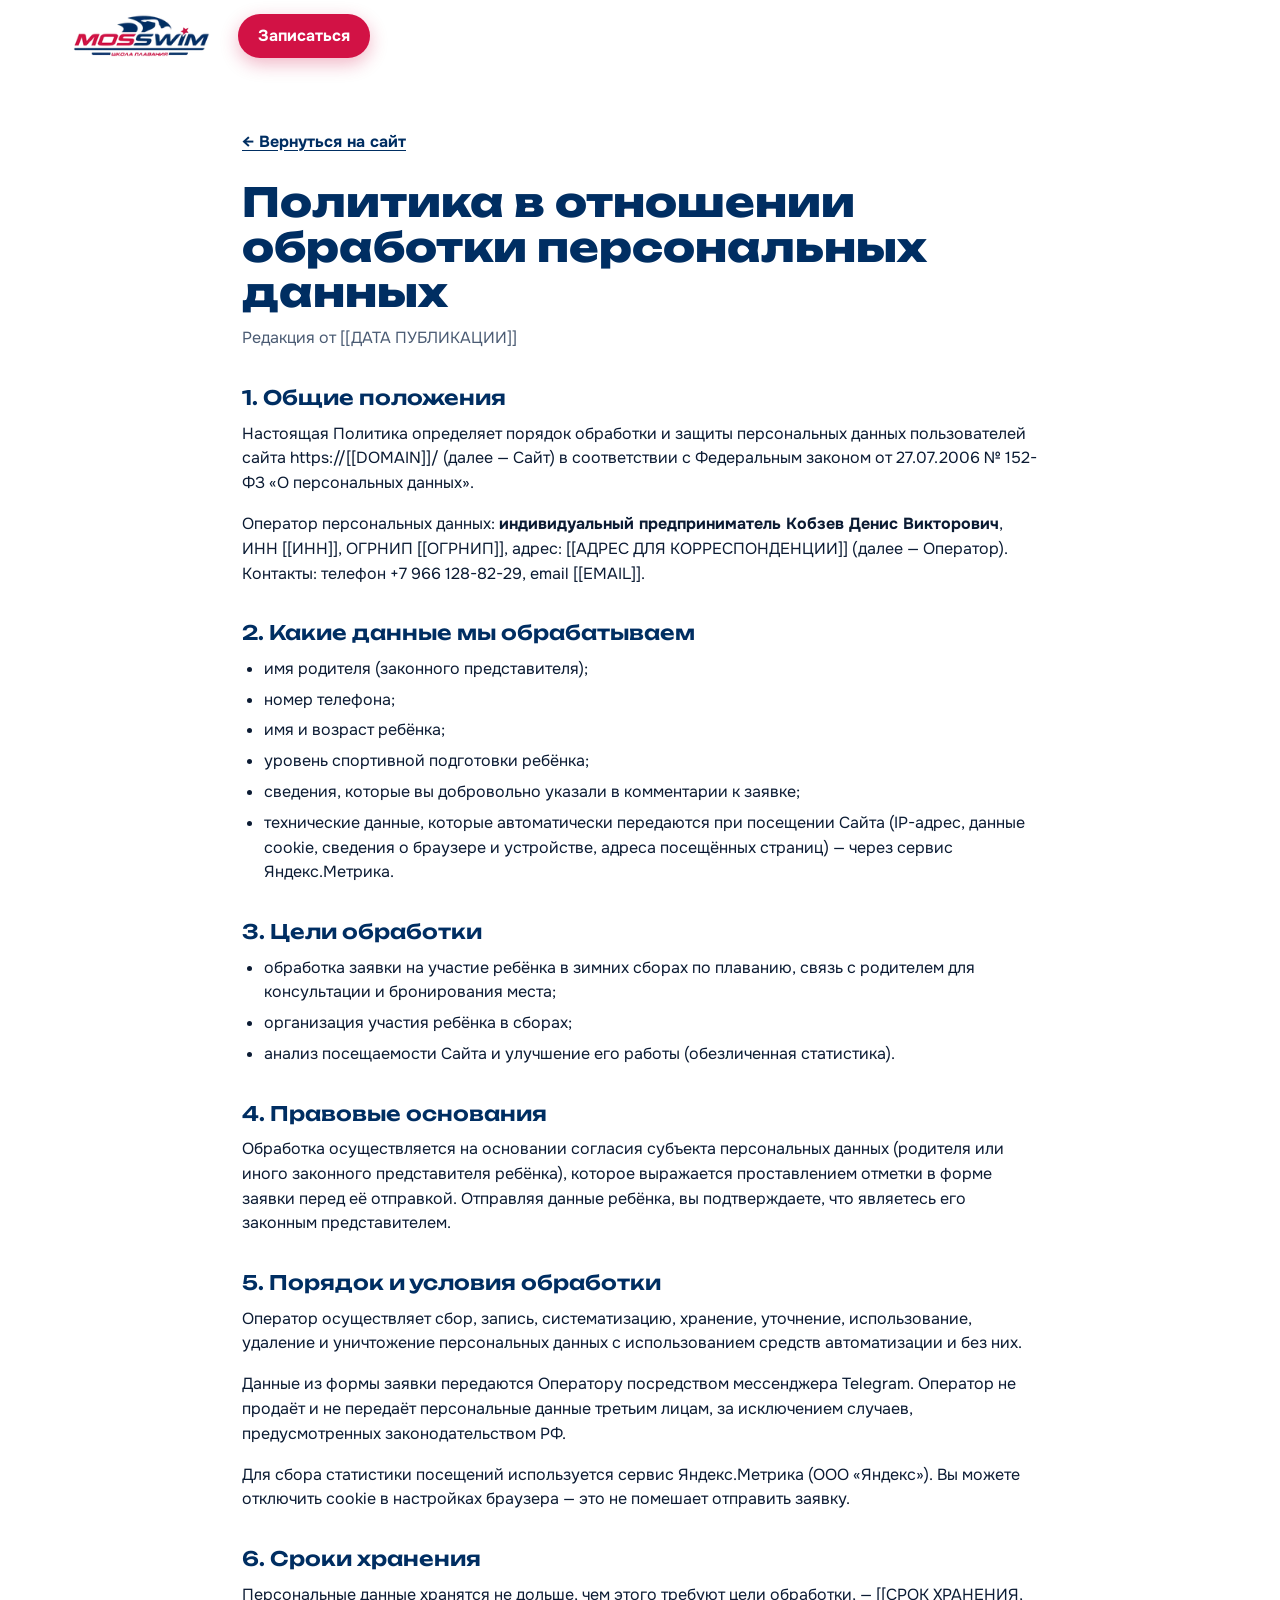
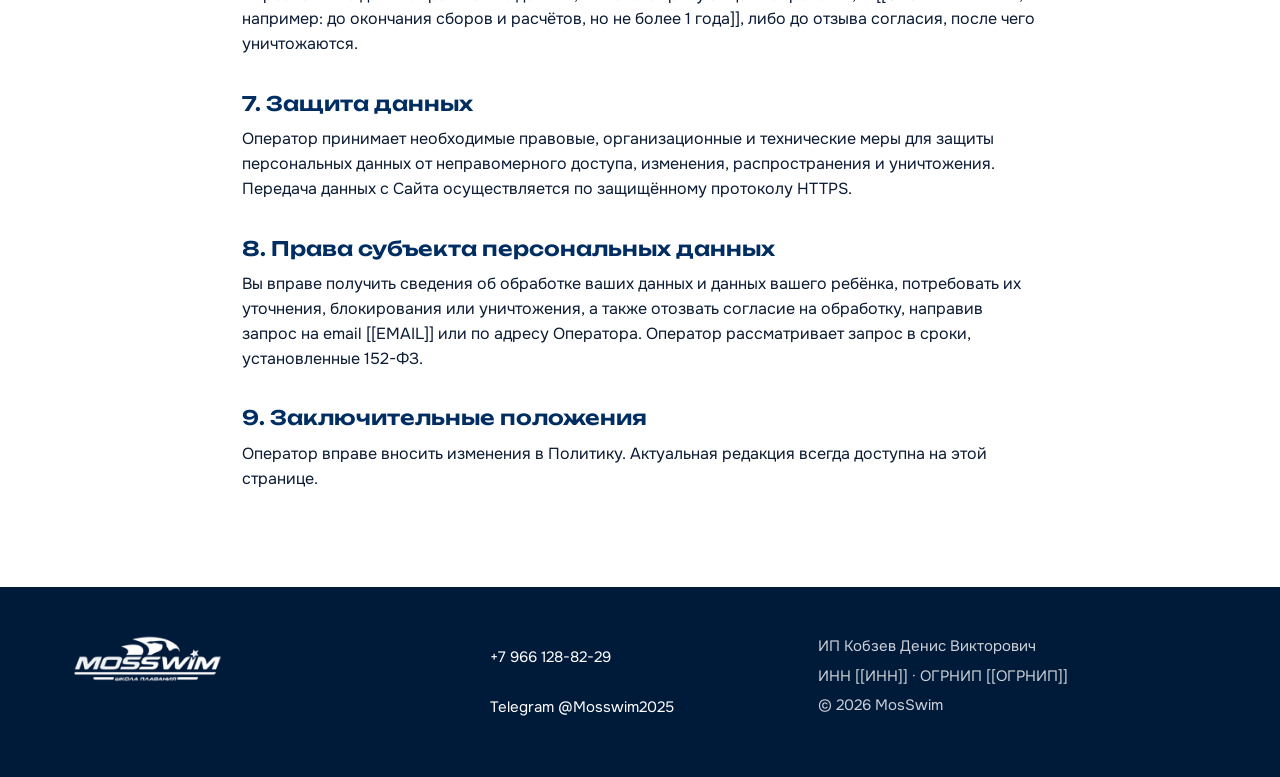
==== privacy.html @ cab77ded "Лендинг зимних сборов MosSwim 2-10 января 2027 Статический сайт: HTML + CSS + ванильный JS. - лендин" ====
<!doctype html>
<html lang="ru">
<head>
  <meta charset="utf-8">
  <meta name="viewport" content="width=device-width, initial-scale=1">
  <title>Политика конфиденциальности — MosSwim, зимние сборы</title>
  <meta name="description" content="Политика обработки персональных данных на сайте зимних сборов школы плавания MosSwim.">
  <meta name="robots" content="noindex, follow">
  <meta name="theme-color" content="#002E62">
  <link rel="icon" href="favicon.ico" sizes="any">
  <link rel="apple-touch-icon" href="assets/icons/apple-touch-icon.png">
  <link rel="preconnect" href="https://fonts.googleapis.com">
  <link rel="preconnect" href="https://fonts.gstatic.com" crossorigin>
  <link rel="stylesheet" href="https://fonts.googleapis.com/css2?family=Onest:wght@400;500;600;700&family=Unbounded:wght@600;800&display=swap">
  <link rel="stylesheet" href="css/style.css?v=6">
  <style>
    .legal { padding: 48px 0 80px; }
    .legal h1 { font-family: var(--font-display); font-weight: 800; font-size: clamp(26px, 6vw, 40px); color: var(--navy); margin-bottom: 12px; }
    .legal h2 { font-family: var(--font-display); font-weight: 600; font-size: 20px; color: var(--navy); margin: 36px 0 12px; }
    .legal p, .legal li { color: var(--ink); max-width: 75ch; }
    .legal ul { list-style: disc; padding-left: 22px; margin-bottom: 1em; display: grid; gap: 6px; }
    .legal .meta { color: var(--muted); }
    .legal .back { display: inline-flex; align-items: center; min-height: 44px; font-weight: 700; margin-bottom: 16px; }
    .footer { padding-bottom: 48px; }
  </style>
</head>
<body>
<header class="header">
  <div class="container header__inner">
    <a class="header__logo" href="index.html" aria-label="MosSwim — на главную">
      <picture>
        <source type="image/webp" srcset="assets/logo/logo-56.webp 1x, assets/logo/logo-112.webp 2x">
        <img src="assets/logo/logo-56.png" srcset="assets/logo/logo-112.png 2x" width="133" height="56" alt="MosSwim — школа плавания">
      </picture>
    </a>
    <a class="btn btn--primary" href="index.html#signup" style="min-height:44px;padding:10px 18px">Записаться</a>
  </div>
</header>

<main class="legal">
  <div class="container container--narrow">
    <a class="back" href="index.html">← Вернуться на сайт</a>
    <h1>Политика в отношении обработки персональных данных</h1>
    <p class="meta">Редакция от [[ДАТА ПУБЛИКАЦИИ]]</p>

    <h2>1. Общие положения</h2>
    <p>Настоящая Политика определяет порядок обработки и защиты персональных данных пользователей сайта https://[[DOMAIN]]/ (далее — Сайт) в соответствии с Федеральным законом от 27.07.2006 № 152-ФЗ «О персональных данных».</p>
    <p>Оператор персональных данных: <b>индивидуальный предприниматель Кобзев Денис Викторович</b>, ИНН [[ИНН]], ОГРНИП [[ОГРНИП]], адрес: [[АДРЕС ДЛЯ КОРРЕСПОНДЕНЦИИ]] (далее — Оператор). Контакты: телефон +7 966 128-82-29, email [[EMAIL]].</p>

    <h2>2. Какие данные мы обрабатываем</h2>
    <ul>
      <li>имя родителя (законного представителя);</li>
      <li>номер телефона;</li>
      <li>имя и возраст ребёнка;</li>
      <li>уровень спортивной подготовки ребёнка;</li>
      <li>сведения, которые вы добровольно указали в комментарии к заявке;</li>
      <li>технические данные, которые автоматически передаются при посещении Сайта (IP-адрес, данные cookie, сведения о браузере и устройстве, адреса посещённых страниц) — через сервис Яндекс.Метрика.</li>
    </ul>

    <h2>3. Цели обработки</h2>
    <ul>
      <li>обработка заявки на участие ребёнка в зимних сборах по плаванию, связь с родителем для консультации и бронирования места;</li>
      <li>организация участия ребёнка в сборах;</li>
      <li>анализ посещаемости Сайта и улучшение его работы (обезличенная статистика).</li>
    </ul>

    <h2>4. Правовые основания</h2>
    <p>Обработка осуществляется на основании согласия субъекта персональных данных (родителя или иного законного представителя ребёнка), которое выражается проставлением отметки в форме заявки перед её отправкой. Отправляя данные ребёнка, вы подтверждаете, что являетесь его законным представителем.</p>

    <h2>5. Порядок и условия обработки</h2>
    <p>Оператор осуществляет сбор, запись, систематизацию, хранение, уточнение, использование, удаление и уничтожение персональных данных с использованием средств автоматизации и без них.</p>
    <p>Данные из формы заявки передаются Оператору посредством мессенджера Telegram. Оператор не продаёт и не передаёт персональные данные третьим лицам, за исключением случаев, предусмотренных законодательством РФ.</p>
    <p>Для сбора статистики посещений используется сервис Яндекс.Метрика (ООО «Яндекс»). Вы можете отключить cookie в настройках браузера — это не помешает отправить заявку.</p>

    <h2>6. Сроки хранения</h2>
    <p>Персональные данные хранятся не дольше, чем этого требуют цели обработки, — [[СРОК ХРАНЕНИЯ, например: до окончания сборов и расчётов, но не более 1 года]], либо до отзыва согласия, после чего уничтожаются.</p>

    <h2>7. Защита данных</h2>
    <p>Оператор принимает необходимые правовые, организационные и технические меры для защиты персональных данных от неправомерного доступа, изменения, распространения и уничтожения. Передача данных с Сайта осуществляется по защищённому протоколу HTTPS.</p>

    <h2>8. Права субъекта персональных данных</h2>
    <p>Вы вправе получить сведения об обработке ваших данных и данных вашего ребёнка, потребовать их уточнения, блокирования или уничтожения, а также отозвать согласие на обработку, направив запрос на email [[EMAIL]] или по адресу Оператора. Оператор рассматривает запрос в сроки, установленные 152-ФЗ.</p>

    <h2>9. Заключительные положения</h2>
    <p>Оператор вправе вносить изменения в Политику. Актуальная редакция всегда доступна на этой странице.</p>
  </div>
</main>

<footer class="footer">
  <div class="container footer__inner">
    <div class="footer__brand">
      <picture>
        <source type="image/webp" srcset="assets/logo/logo-white-56.webp 1x, assets/logo/logo-white-112.webp 2x">
        <img src="assets/logo/logo-white-56.png" srcset="assets/logo/logo-white-112.png 2x" width="133" height="56" alt="MosSwim — школа плавания">
      </picture>
    </div>
    <div class="footer__col">
      <a href="tel:+79661288229">+7 966 128-82-29</a>
      <a href="https://t.me/Mosswim2025" target="_blank" rel="noopener">Telegram @Mosswim2025</a>
    </div>
    <div class="footer__col footer__legal">
      <span>ИП Кобзев Денис Викторович</span>
      <span>ИНН [[ИНН]] · ОГРНИП [[ОГРНИП]]</span>
      <span>© 2026 MosSwim</span>
    </div>
  </div>
</footer>
</body>
</html>
---- css/style.css ----
/* =========================================================
   MosSwim — зимние сборы. Mobile-first: 378 → 768 → 1024+
   Цвета и шрифты меняются в :root
   ========================================================= */
:root {
  --navy: #002E62;
  --navy-900: #001A3A;
  --navy-700: #0B3F7C;
  --red: #D21245;
  --red-700: #A80E37;
  --ice: #EEF4FA;
  --ice-2: #DCE7F3;
  --ink: #0B1B33;
  --muted: #4A5B73;
  --line: #D5DFEA;
  --white: #fff;

  --c-swim: #1E88E5;
  --c-ski: #6BC4E8;
  --c-flex: #F2A93B;
  --c-meal: #3DBE8B;
  --c-rest: #8FA3BD;

  --font: "Onest", system-ui, -apple-system, "Segoe UI", Roboto, Arial, sans-serif;
  --font-display: "Unbounded", "Onest", system-ui, sans-serif;

  --radius: 16px;
  --radius-sm: 10px;
  --header-h: 64px;
  --gutter: 16px;
  --shadow: 0 10px 30px rgba(0, 30, 70, .10);
  --ease: cubic-bezier(.2, .7, .2, 1);
}

*, *::before, *::after { box-sizing: border-box; }
html { scroll-behavior: smooth; scroll-padding-top: calc(var(--header-h) + 8px); -webkit-text-size-adjust: 100%; }
body {
  margin: 0;
  font-family: var(--font);
  font-size: 16px;
  line-height: 1.55;
  color: var(--ink);
  background: var(--white);
  overflow-x: hidden;
}
img { max-width: 100%; height: auto; display: block; }
picture { display: block; }
a { color: var(--navy); text-underline-offset: 3px; }
a:hover { color: var(--red); }
h1, h2, h3 { margin: 0; line-height: 1.12; }
p { margin: 0 0 1em; }
ul, ol { margin: 0; padding: 0; list-style: none; }
button { font: inherit; cursor: pointer; }

:focus-visible { outline: 3px solid var(--red); outline-offset: 3px; border-radius: 4px; }
.section--navy :focus-visible, .hero :focus-visible, .footer :focus-visible { outline-color: #fff; }

.skip-link {
  position: absolute; left: 8px; top: -60px; z-index: 200;
  padding: 12px 16px; background: var(--navy); color: #fff; border-radius: 8px;
}
.skip-link:focus { top: 8px; color: #fff; }

.container { width: 100%; max-width: 1200px; margin: 0 auto; padding: 0 var(--gutter); }
.container--narrow { max-width: 860px; }

/* ---------- Кнопки ---------- */
.btn {
  display: inline-flex; align-items: center; justify-content: center; gap: 8px;
  min-height: 48px; padding: 12px 22px;
  border: 2px solid transparent; border-radius: 999px;
  font-weight: 700; font-size: 16px; line-height: 1.2; text-decoration: none; text-align: center;
  transition: background-color .2s, color .2s, border-color .2s, transform .2s var(--ease), box-shadow .2s;
}
.btn--lg { min-height: 56px; padding: 14px 28px; font-size: 17px; }
.btn--block { width: 100%; }
.btn--primary { background: var(--red); color: #fff; box-shadow: 0 6px 18px rgba(210, 18, 69, .30); }
.btn--primary:hover { background: var(--red-700); color: #fff; transform: translateY(-2px); }
.btn--ghost { background: rgba(255, 255, 255, .12); color: #fff; border-color: rgba(255, 255, 255, .7); backdrop-filter: blur(4px); }
.btn--ghost:hover { background: #fff; color: var(--navy); }
.btn--outline { background: transparent; color: var(--navy); border-color: var(--navy); }
.btn--outline:hover { background: var(--navy); color: #fff; }

/* ---------- Шапка ---------- */
.header {
  position: sticky; top: 0; z-index: 100;
  height: var(--header-h);
  background: rgba(255, 255, 255, .96);
  backdrop-filter: saturate(1.4) blur(10px);
  border-bottom: 1px solid transparent;
  transition: border-color .2s, box-shadow .2s;
}
.header.is-scrolled { border-bottom-color: var(--line); box-shadow: 0 4px 20px rgba(0, 30, 70, .06); }
.header__inner { height: 100%; display: flex; align-items: center; gap: 12px; }
.header__logo { display: flex; align-items: center; min-height: 44px; margin-right: auto; }
.header__logo img { width: auto; height: 40px; }
.header__phone { display: none; font-weight: 700; text-decoration: none; white-space: nowrap; }
.header__cta { display: none; min-height: 44px; padding: 10px 18px; }

.burger {
  width: 48px; height: 48px; margin-right: -8px;
  display: inline-flex; flex-direction: column; align-items: center; justify-content: center; gap: 5px;
  background: none; border: 0; border-radius: 10px;
}
.burger span { width: 24px; height: 2.5px; background: var(--navy); border-radius: 2px; transition: transform .25s var(--ease), opacity .2s; }
.burger[aria-expanded="true"] span:nth-child(1) { transform: translateY(7.5px) rotate(45deg); }
.burger[aria-expanded="true"] span:nth-child(2) { opacity: 0; }
.burger[aria-expanded="true"] span:nth-child(3) { transform: translateY(-7.5px) rotate(-45deg); }

.nav {
  position: fixed; inset: var(--header-h) 0 0 0;
  background: #fff; padding: 16px var(--gutter) 32px;
  overflow-y: auto;
  visibility: hidden; opacity: 0; transform: translateY(-8px);
  transition: opacity .2s, transform .25s var(--ease), visibility 0s .25s;
}
.nav.is-open { visibility: visible; opacity: 1; transform: none; transition: opacity .2s, transform .25s var(--ease); }
.nav__list a {
  display: flex; align-items: center; min-height: 52px;
  font-family: var(--font-display); font-weight: 600; font-size: 20px;
  color: var(--navy); text-decoration: none; border-bottom: 1px solid var(--line);
}
.nav__list a:hover { color: var(--red); }
.nav__mobile-extra { display: grid; gap: 12px; margin-top: 24px; }
.nav__phone { display: flex; align-items: center; min-height: 48px; font-weight: 700; font-size: 20px; text-decoration: none; }
body.nav-open { overflow: hidden; }

/* ---------- Hero ---------- */
.hero {
  position: relative; isolation: isolate;
  min-height: min(calc(100svh - var(--header-h)), 820px);
  display: flex; align-items: flex-end;
  color: #fff; overflow: hidden;
  background: var(--navy);
}
.hero__bg, .hero__bg img { position: absolute; inset: 0; width: 100%; height: 100%; }
.hero__bg { z-index: -2; }
.hero__bg img { object-fit: cover; object-position: center 55%; }
.hero::before {
  content: ""; position: absolute; inset: 0; z-index: -1;
  background:
    linear-gradient(180deg, rgba(0, 26, 58, .35) 0%, rgba(0, 26, 58, .55) 35%, rgba(0, 26, 58, .92) 75%, var(--navy-900) 100%);
}
.hero__inner { padding-top: 48px; padding-bottom: 40px; }
.hero__eyebrow {
  display: inline-block; margin-bottom: 16px; padding: 6px 12px;
  font-size: 13px; font-weight: 600; letter-spacing: .04em; text-transform: uppercase;
  background: rgba(255, 255, 255, .14); border-radius: 999px;
}
.hero__title {
  font-family: var(--font-display); font-weight: 800;
  font-size: clamp(30px, 8.6vw, 84px); letter-spacing: -.01em; text-transform: uppercase;
}
.hero__dates {
  margin: 14px 0 20px;
  font-family: var(--font-display); font-weight: 600; font-size: clamp(20px, 5.5vw, 34px);
}
.hero__dates span {
  display: inline-block; padding: 2px 12px; margin-right: 6px;
  background: var(--red); border-radius: 8px; transform: skewX(-10deg);
}
.hero__meta { display: grid; gap: 4px; margin-bottom: 24px; font-size: 15px; color: rgba(255, 255, 255, .9); }
.hero__meta strong { color: #fff; }
.hero__facts { display: grid; gap: 8px; margin-bottom: 24px; }
.hero__facts li {
  display: flex; align-items: center; gap: 12px;
  padding: 8px 14px; border-left: 3px solid var(--red);
  background: rgba(255, 255, 255, .08); border-radius: 0 10px 10px 0;
}
.hero__facts b { font-family: var(--font-display); font-size: 22px; min-width: 64px; white-space: nowrap; }
.hero__facts span { font-size: 15px; line-height: 1.35; }
.hero__actions { display: grid; gap: 12px; }

/* ---------- Секции ---------- */
.section { padding: 64px 0; }
.section--ice { background: var(--ice); }
.section--navy { background: var(--navy); color: #fff; }
.section--navy .section__title { color: #fff; }
.section--navy .lead { color: rgba(255, 255, 255, .85); }
.kicker {
  display: inline-flex; align-items: center; gap: 10px; margin-bottom: 12px;
  font-size: 13px; font-weight: 700; letter-spacing: .08em; text-transform: uppercase; color: var(--red);
}
.kicker::before { content: ""; width: 28px; height: 4px; border-radius: 2px; background: repeating-linear-gradient(90deg, var(--red) 0 6px, #fff 6px 9px); }
.section--ice .kicker::before { background: repeating-linear-gradient(90deg, var(--red) 0 6px, var(--ice) 6px 9px); }
.kicker--light { color: #FF7A9A; }
.kicker--light::before { background: repeating-linear-gradient(90deg, var(--red) 0 6px, var(--navy) 6px 9px); }
.section__title {
  font-family: var(--font-display); font-weight: 800;
  font-size: clamp(26px, 6.4vw, 46px); color: var(--navy);
  margin-bottom: 20px; max-width: 22ch;
}
.lead { font-size: 18px; color: var(--muted); max-width: 62ch; margin-bottom: 32px; }
.note { margin-top: 20px; font-size: 14px; color: var(--muted); max-width: 70ch; }

.checklist { display: grid; gap: 10px; }
.checklist li { position: relative; padding-left: 30px; }
.checklist li::before {
  content: ""; position: absolute; left: 0; top: .2em; width: 20px; height: 20px; border-radius: 50%;
  background: var(--red) url("data:image/svg+xml,%3Csvg xmlns='http://www.w3.org/2000/svg' viewBox='0 0 20 20'%3E%3Cpath d='M5.5 10.5l3 3 6-6.5' fill='none' stroke='%23fff' stroke-width='2.2' stroke-linecap='round' stroke-linejoin='round'/%3E%3C/svg%3E") center/100% no-repeat;
}

/* ---------- Кому подойдут ---------- */
.audience { display: grid; gap: 16px; }
.audience__card { padding: 28px 22px; border: 1px solid var(--line); border-radius: var(--radius); background: #fff; }
.audience__card h3 { font-family: var(--font-display); font-weight: 600; font-size: 21px; color: var(--navy); margin: 14px 0 18px; }
.audience__card--dark { background: var(--navy); color: #fff; border-color: var(--navy); }
.audience__card--dark h3 { color: #fff; }
.audience__tag {
  display: inline-block; padding: 5px 12px; border-radius: 999px;
  font-size: 13px; font-weight: 700; background: var(--ice); color: var(--navy);
}
.audience__card--dark .audience__tag { background: var(--red); color: #fff; }

/* ---------- О сборах ---------- */
.stats { display: grid; grid-template-columns: repeat(2, 1fr); gap: 12px; margin-bottom: 32px; }
.stats__item { padding: 20px 16px; background: #fff; border-radius: var(--radius); box-shadow: var(--shadow); }
.stats__item b { display: block; font-family: var(--font-display); font-weight: 800; font-size: 44px; line-height: 1; color: var(--red); }
.stats__item span { display: block; margin-top: 8px; font-weight: 600; color: var(--navy); line-height: 1.3; }
.included { display: grid; gap: 16px; }
.included__col { padding: 26px 22px; border-radius: var(--radius); background: #fff; }
.included__col h3 { font-family: var(--font-display); font-weight: 600; font-size: 19px; margin-bottom: 16px; color: var(--navy); }
.included__col ul { display: grid; gap: 12px; }
.included__col li { position: relative; padding-left: 30px; }
.included__col li::before { position: absolute; left: 0; top: 0; font-weight: 800; font-size: 18px; line-height: 1.3; }
.included__col--yes { border-top: 5px solid var(--c-meal); }
.included__col--yes li::before { content: "✓"; color: #1F9E6C; }
.included__col--no { border-top: 5px solid var(--c-rest); }
.included__col--no li::before { content: "—"; color: var(--muted); }

/* ---------- Тренеры ---------- */
.coaches { display: grid; gap: 20px; }
.coach { display: flex; flex-direction: column; background: #fff; border: 1px solid var(--line); border-radius: var(--radius); overflow: hidden; }
.coach__photo { aspect-ratio: 3 / 4; background: var(--ice); overflow: hidden; }
.coach__photo img { width: 100%; height: 100%; object-fit: cover; object-position: center 25%; transition: transform .6s var(--ease); }
.coach:hover .coach__photo img { transform: scale(1.03); }
.coach__body { padding: 22px; }
.coach__role { display: inline-block; font-size: 13px; font-weight: 700; letter-spacing: .04em; text-transform: uppercase; color: var(--red); margin-bottom: 8px; }
.coach__name { font-family: var(--font-display); font-weight: 600; font-size: 21px; color: var(--navy); margin-bottom: 8px; }
.coach__title { font-weight: 700; color: var(--navy); }
.coach__list { display: grid; gap: 8px; font-size: 15px; color: var(--muted); }
.coach__list li { position: relative; padding-left: 18px; }
.coach__list li::before { content: ""; position: absolute; left: 0; top: .6em; width: 8px; height: 3px; border-radius: 2px; background: var(--red); }
.coach--lead { background: var(--navy); border-color: var(--navy); color: #fff; }
.coach--lead .coach__name, .coach--lead .coach__title { color: #fff; }
.coach--lead .coach__role { color: #FF7A9A; }
.coach--lead .coach__list { color: rgba(255, 255, 255, .85); }

/* ---------- Программа ---------- */
.days__tabs {
  display: flex; gap: 8px; overflow-x: auto; scroll-snap-type: x proximity; scroll-padding-inline: var(--gutter);
  margin: 0 calc(-1 * var(--gutter)) 20px; padding: 4px var(--gutter) 12px;
  scrollbar-width: thin; scrollbar-color: rgba(255,255,255,.3) transparent;
}
.days__tabs button {
  flex: 0 0 auto; scroll-snap-align: start;
  min-width: 104px; min-height: 64px; padding: 10px 14px;
  display: flex; flex-direction: column; align-items: flex-start; gap: 2px;
  color: #fff; background: rgba(255, 255, 255, .08);
  border: 1px solid rgba(255, 255, 255, .2); border-radius: 12px; text-align: left;
  transition: background-color .2s, border-color .2s;
}
.days__tabs button b { font-family: var(--font-display); font-weight: 600; font-size: 16px; }
.days__tabs button small { font-size: 12.5px; color: rgba(255, 255, 255, .75); white-space: nowrap; }
.days__tabs button:hover { background: rgba(255, 255, 255, .16); }
.days__tabs button[aria-selected="true"] { background: var(--red); border-color: var(--red); }
.days__tabs button[aria-selected="true"] small { color: #fff; }

.day { background: #fff; color: var(--ink); border-radius: var(--radius); padding: 24px 18px; margin-bottom: 16px; }
.js .day { margin-bottom: 0; }
.js .day[hidden] { display: none; }
.day__title { font-family: var(--font-display); font-weight: 600; font-size: 20px; color: var(--navy); margin-bottom: 20px; display: flex; flex-wrap: wrap; align-items: center; gap: 10px; }
.day__badge { font-family: var(--font); font-size: 13px; font-weight: 700; padding: 5px 12px; border-radius: 999px; background: var(--ice); color: var(--navy); }

.timeline { position: relative; display: grid; gap: 2px; }
.timeline::before { content: ""; position: absolute; left: 7px; top: 12px; bottom: 12px; width: 2px; background: var(--line); }
.tl { position: relative; display: grid; grid-template-columns: 104px 1fr; gap: 12px; padding: 10px 0 10px 28px; }
.tl::before {
  content: ""; position: absolute; left: 0; top: 14px; width: 16px; height: 16px; border-radius: 50%;
  background: #fff; border: 3px solid var(--navy);
}
.tl time { font-weight: 700; color: var(--navy); font-variant-numeric: tabular-nums; }
.tl span { font-weight: 600; }
.tl em { display: block; font-style: normal; font-weight: 400; font-size: 15px; color: var(--muted); }
.tl--swim::before { border-color: var(--c-swim); background: var(--c-swim); }
.tl--ski::before { border-color: var(--c-ski); background: var(--c-ski); }
.tl--flex::before { border-color: var(--c-flex); background: var(--c-flex); }
.tl--meal::before { border-color: var(--c-meal); }
.tl--rest::before { border-color: var(--c-rest); }
.tl--swim { background: linear-gradient(90deg, rgba(30, 136, 229, .10), transparent 80%); border-radius: 10px; }

.legend { display: flex; flex-wrap: wrap; gap: 8px 18px; margin-top: 18px; font-size: 14px; color: rgba(255, 255, 255, .85); }
.legend li { display: inline-flex; align-items: center; gap: 8px; }
.legend li::before { content: ""; width: 12px; height: 12px; border-radius: 50%; }
.legend__swim::before { background: var(--c-swim); }
.legend__ski::before { background: var(--c-ski); }
.legend__flex::before { background: var(--c-flex); }
.legend__meal::before { border: 3px solid var(--c-meal); }
.legend__rest::before { border: 3px solid var(--c-rest); }

/* ---------- Место: факты + галереи ---------- */
.place-facts { display: grid; gap: 12px; margin-bottom: 24px; }
.place-fact { padding: 16px 18px; border-radius: var(--radius-sm); background: var(--ice); border-left: 4px solid var(--navy); }
.section--ice .place-fact { background: #fff; }
.place-fact span { display: block; font-size: 13px; font-weight: 600; text-transform: uppercase; letter-spacing: .05em; color: var(--muted); }
.place-fact b { color: var(--navy); }

.gallery { display: grid; gap: 8px; }
.gallery--hotel { grid-template-columns: repeat(2, 1fr); }
.gallery--pool { grid-template-columns: repeat(2, 1fr); }
.gallery a { position: relative; display: block; overflow: hidden; border-radius: var(--radius-sm); background: var(--ice-2); }
.gallery img { width: 100%; height: 100%; object-fit: cover; transition: transform .5s var(--ease); }
.gallery--hotel img { aspect-ratio: 3 / 2; }
.gallery--pool img { aspect-ratio: 3 / 4; }
.gallery a:hover img { transform: scale(1.05); }
.gallery a::after {
  content: ""; position: absolute; inset: 0; border-radius: inherit;
  box-shadow: inset 0 0 0 0 var(--red); transition: box-shadow .2s;
}
.gallery a:hover::after { box-shadow: inset 0 0 0 3px var(--red); }
.gallery--hotel li:first-child { grid-column: 1 / -1; }
.js .gallery .is-extra { display: none; }
.js .gallery.is-expanded .is-extra { display: block; }
.gallery__more { margin-top: 16px; text-align: center; }
.no-js-hidden { display: none; }

/* ---------- Стоимость ---------- */
.price { display: grid; gap: 16px; }
.price__card {
  position: relative; overflow: hidden;
  padding: 30px 22px; border-radius: var(--radius);
  background: var(--navy); color: #fff;
}
.price__card::after {
  content: ""; position: absolute; right: -40px; top: -40px; width: 180px; height: 180px; border-radius: 50%;
  background: radial-gradient(circle, rgba(210, 18, 69, .45), transparent 70%);
}
.price__label { font-weight: 600; color: rgba(255, 255, 255, .8); margin-bottom: 6px; }
.price__value { font-family: var(--font-display); font-weight: 800; font-size: clamp(42px, 12vw, 64px); line-height: 1; margin-bottom: 8px; }
.price__per { color: rgba(255, 255, 255, .8); margin-bottom: 24px; }
.checklist--light { margin-bottom: 28px; }
.price__terms { margin: 0; display: grid; gap: 0; border: 1px solid var(--line); border-radius: var(--radius); padding: 8px 22px; }
.price__terms div { padding: 14px 0; border-bottom: 1px solid var(--line); }
.price__terms div:last-child { border-bottom: 0; }
.price__terms dt { font-size: 13px; font-weight: 700; text-transform: uppercase; letter-spacing: .05em; color: var(--muted); }
.price__terms dd { margin: 4px 0 0; font-weight: 600; color: var(--navy); }

/* ---------- Почему мы ---------- */
.why { display: grid; gap: 14px; counter-reset: why; }
.why__item { position: relative; padding: 24px 22px 22px 22px; background: #fff; border-radius: var(--radius); counter-increment: why; }
.why__item::before {
  content: "0" counter(why);
  display: block; margin-bottom: 10px;
  font-family: var(--font-display); font-weight: 800; font-size: 30px; color: var(--red); line-height: 1;
}
.why__item h3 { font-family: var(--font-display); font-weight: 600; font-size: 19px; color: var(--navy); margin-bottom: 8px; }
.why__item p { margin: 0; color: var(--muted); }

/* ---------- FAQ ---------- */
.faq { display: grid; gap: 10px; }
.faq__item { border: 1px solid var(--line); border-radius: var(--radius-sm); background: #fff; transition: border-color .2s; }
.faq__item[open] { border-color: var(--navy); }
.faq__item summary {
  position: relative; list-style: none; cursor: pointer;
  min-height: 56px; padding: 16px 56px 16px 18px;
  font-weight: 700; color: var(--navy);
}
.faq__item summary::-webkit-details-marker { display: none; }
.faq__item summary::after {
  content: ""; position: absolute; right: 18px; top: 50%; width: 22px; height: 22px; margin-top: -11px;
  background:
    linear-gradient(var(--red), var(--red)) center/14px 2.5px no-repeat,
    linear-gradient(var(--red), var(--red)) center/2.5px 14px no-repeat;
  transition: transform .25s var(--ease);
}
.faq__item[open] summary::after { transform: rotate(45deg); }
.faq__item summary:hover { color: var(--red); }
.faq__body { padding: 0 18px 18px; color: var(--muted); }
.faq__body p:last-child { margin-bottom: 0; }

/* ---------- Форма ---------- */
.signup { background: linear-gradient(160deg, var(--navy) 0%, var(--navy-900) 100%); }
.signup__inner { display: grid; gap: 32px; }
.signup__facts { display: grid; gap: 8px; margin-bottom: 24px; }
.signup__facts li { padding-left: 22px; position: relative; font-weight: 600; }
.signup__facts li::before { content: ""; position: absolute; left: 0; top: .55em; width: 10px; height: 10px; border-radius: 2px; background: var(--red); transform: rotate(45deg); }
.signup__alt { color: rgba(255, 255, 255, .85); }
.signup__alt a, .section--navy .faq__body a { color: #fff; font-weight: 700; }
.signup__alt a:hover { color: #FF9AB3; }

.form { background: #fff; color: var(--ink); border-radius: var(--radius); padding: 24px 18px; box-shadow: 0 20px 50px rgba(0, 0, 0, .25); }
.form__row { display: grid; gap: 0 16px; }
.field { display: block; margin: 0 0 16px; border: 0; padding: 0; min-width: 0; }
.field__label { display: block; margin-bottom: 6px; font-size: 14px; font-weight: 700; color: var(--navy); padding: 0; }
.field input, .field textarea {
  width: 100%; min-height: 52px; padding: 12px 14px;
  font: inherit; color: var(--ink);
  background: var(--ice); border: 2px solid transparent; border-radius: var(--radius-sm);
  transition: border-color .2s, background-color .2s;
}
.field textarea { resize: vertical; min-height: 96px; }
.field input:hover, .field textarea:hover { border-color: var(--ice-2); }
.field input:focus, .field textarea:focus { outline: none; border-color: var(--navy); background: #fff; }
.field.is-invalid input, .field.is-invalid textarea { border-color: var(--red); background: #FFF3F6; }
.field__error { display: block; min-height: 0; font-size: 13.5px; font-weight: 600; color: var(--red-700); margin-top: 4px; }
.field__error:empty { margin: 0; }

.choices { display: grid; gap: 8px; }
.choice { position: relative; display: block; }
.choice input { position: absolute; opacity: 0; width: 1px; height: 1px; }
.choice span {
  display: flex; align-items: center; min-height: 48px; padding: 10px 14px 10px 44px;
  background: var(--ice); border: 2px solid transparent; border-radius: var(--radius-sm);
  font-weight: 600; cursor: pointer; position: relative; transition: border-color .2s, background-color .2s;
}
.choice span::before {
  content: ""; position: absolute; left: 14px; top: 50%; width: 20px; height: 20px; margin-top: -10px;
  border-radius: 50%; border: 2px solid var(--muted); background: #fff;
}
.choice input:checked + span { border-color: var(--navy); background: #fff; }
.choice input:checked + span::before { border-color: var(--red); box-shadow: inset 0 0 0 4px #fff; background: var(--red); }
.choice input:focus-visible + span { outline: 3px solid var(--red); outline-offset: 2px; }
.field--choice.is-invalid .choice span { border-color: var(--red); }

.consent { display: flex; gap: 12px; align-items: flex-start; font-size: 14px; color: var(--muted); cursor: pointer; }
.consent input { flex: 0 0 auto; width: 24px; height: 24px; margin: 0; accent-color: var(--red); cursor: pointer; }
.consent.is-invalid { color: var(--red-700); }
.field__error--consent { margin: 4px 0 16px 36px; }
.form .btn[type="submit"] { margin-top: 12px; }
.form .btn[disabled] { opacity: .7; cursor: progress; transform: none; }
.form__status { margin: 14px 0 0; font-weight: 600; }
.form__status:empty { display: none; }
.form__status.is-success { padding: 14px 16px; border-radius: var(--radius-sm); background: #E7F7EF; color: #11613F; }
.form__status.is-error { padding: 14px 16px; border-radius: var(--radius-sm); background: #FFF0F3; color: var(--red-700); }
.hp { position: absolute !important; left: -10000px; width: 1px; height: 1px; overflow: hidden; }

/* ---------- Контакты ---------- */
.contacts { display: grid; gap: 28px; }
.contacts__list { display: grid; gap: 4px; margin-bottom: 24px; }
.contacts__list li { display: grid; grid-template-columns: 100px 1fr; align-items: center; min-height: 44px; border-bottom: 1px solid var(--line); }
.contacts__list span { font-size: 13px; font-weight: 700; text-transform: uppercase; letter-spacing: .05em; color: var(--muted); }
.contacts__list a { font-weight: 700; font-size: 18px; text-decoration: none; display: inline-flex; align-items: center; min-height: 44px; }
.contacts__places { display: grid; gap: 10px; margin-bottom: 24px; }
.contacts__places li { position: relative; padding-left: 40px; }
.contacts__places li::before {
  content: ""; position: absolute; left: 4px; top: 2px;
  width: 20px; height: 20px; border-radius: 50% 50% 50% 0; transform: rotate(-45deg);
  background: #1E98FF; box-shadow: inset 0 0 0 6px #1E98FF, inset 0 0 0 10px #fff;
}
.contacts__places b { display: block; color: var(--navy); }
.contacts__map { border-radius: var(--radius); overflow: hidden; background: var(--ice); min-height: 360px; }
.contacts__map iframe { display: block; width: 100%; height: 100%; min-height: 360px; border: 0; }

/* ---------- Подвал ---------- */
.footer { background: var(--navy-900); color: rgba(255, 255, 255, .8); padding: 48px 0 calc(96px + env(safe-area-inset-bottom)); font-size: 15px; }
.footer__inner { display: grid; gap: 28px; }
.footer__brand img { height: 48px; width: auto; margin-bottom: 12px; }
.footer__col { display: grid; gap: 6px; align-content: start; }
.footer a { color: #fff; text-decoration: none; display: inline-flex; align-items: center; min-height: 44px; }
.footer a:hover { color: #FF9AB3; text-decoration: underline; }

/* ---------- Липкая кнопка (мобильный) ---------- */
.sticky-cta {
  position: fixed; left: 0; right: 0; bottom: 0; z-index: 90;
  padding: 10px var(--gutter) calc(10px + env(safe-area-inset-bottom));
  background: rgba(255, 255, 255, .96); border-top: 1px solid var(--line);
  transform: translateY(110%); transition: transform .3s var(--ease);
}
.sticky-cta.is-visible { transform: none; }

/* ---------- Лайтбокс ---------- */
.lightbox {
  width: 100vw; height: 100dvh; max-width: none; max-height: none; margin: 0; padding: 0; border: 0;
  background: rgba(0, 15, 35, .94); color: #fff;
}
.lightbox[open] { display: flex; align-items: center; justify-content: center; }
.lightbox::backdrop { background: rgba(0, 15, 35, .7); }
.lightbox__figure { margin: 0; max-width: min(1100px, 92vw); }
.lightbox__figure img { max-height: 80dvh; width: auto; margin: 0 auto; border-radius: 8px; }
.lightbox__figure figcaption { margin-top: 12px; text-align: center; font-size: 15px; color: rgba(255, 255, 255, .85); }
.lightbox__close, .lightbox__nav {
  position: absolute; width: 52px; height: 52px; border: 0; border-radius: 50%;
  background: rgba(255, 255, 255, .12); color: #fff; font-size: 34px; line-height: 1;
  display: grid; place-items: center;
}
.lightbox__close:hover, .lightbox__nav:hover { background: var(--red); }
.lightbox__close { top: 12px; right: 12px; }
.lightbox__nav--prev { left: 8px; top: 50%; margin-top: -26px; }
.lightbox__nav--next { right: 8px; top: 50%; margin-top: -26px; }

/* ---------- Анимации появления ---------- */
.js .reveal { opacity: 0; transform: translateY(24px); transition: opacity .7s var(--ease), transform .7s var(--ease); }
.js .reveal.is-visible { opacity: 1; transform: none; }

@media (prefers-reduced-motion: reduce) {
  html { scroll-behavior: auto; }
  *, *::before, *::after { transition-duration: .01ms !important; animation-duration: .01ms !important; }
  .js .reveal { opacity: 1; transform: none; }
  .gallery a:hover img, .coach:hover .coach__photo img, .btn--primary:hover { transform: none; }
}

/* =========================================================
   Планшет ≥ 768px
   ========================================================= */
@media (min-width: 768px) {
  :root { --gutter: 32px; --header-h: 72px; }
  .section { padding: 96px 0; }
  .hero { align-items: center; min-height: min(calc(100svh - var(--header-h)), 860px); }
  .hero::before { background: linear-gradient(90deg, rgba(0, 26, 58, .94) 0%, rgba(0, 26, 58, .78) 45%, rgba(0, 26, 58, .25) 100%); }
  .hero__inner { padding-top: 72px; padding-bottom: 72px; }
  .hero__facts { grid-template-columns: repeat(3, 1fr); max-width: 820px; }
  .hero__facts li { flex-direction: column; align-items: flex-start; gap: 4px; }
  .hero__actions { display: flex; flex-wrap: wrap; }

  .audience { grid-template-columns: 1fr 1fr; gap: 20px; }
  .audience__card { padding: 36px 32px; }
  .stats { grid-template-columns: repeat(4, 1fr); gap: 16px; }
  .included { grid-template-columns: 3fr 2fr; gap: 20px; }

  .coaches { grid-template-columns: 1fr 1fr; }
  .coach--lead { grid-column: 1 / -1; flex-direction: row; }
  .coach--lead .coach__photo { flex: 0 0 40%; aspect-ratio: auto; }
  .coach--lead .coach__body { padding: 36px; align-self: center; }
  .coach--lead .coach__name { font-size: 28px; }

  .day { padding: 32px; }
  .tl { grid-template-columns: 130px 1fr; }

  .place-facts { grid-template-columns: repeat(4, 1fr); }
  .place-facts--2 { grid-template-columns: repeat(2, 1fr); }
  .gallery--hotel { grid-template-columns: repeat(3, 1fr); gap: 12px; }
  .gallery--hotel li:first-child { grid-column: span 2; grid-row: span 2; }
  .gallery--hotel li:first-child img { aspect-ratio: auto; height: 100%; }
  .gallery--pool { grid-template-columns: repeat(4, 1fr); gap: 12px; }

  .price { grid-template-columns: 1fr 1fr; gap: 24px; align-items: start; }
  .price__card { padding: 40px 36px; }
  .why { grid-template-columns: 1fr 1fr; gap: 20px; }

  .form { padding: 36px 32px; }
  .form__row { grid-template-columns: 1fr 1fr; }
  .choices { grid-template-columns: repeat(3, 1fr); }
  .choice span { padding-right: 10px; }

  .contacts__map, .contacts__map iframe { min-height: 440px; }
  .footer { padding-bottom: 48px; }
  .footer__inner { grid-template-columns: 1.3fr 1fr 1.3fr; }
  .sticky-cta { display: none; }
}

/* =========================================================
   Десктоп ≥ 1024px
   ========================================================= */
@media (min-width: 1024px) {
  .burger, .nav__mobile-extra { display: none; }
  .nav {
    position: static; visibility: visible; opacity: 1; transform: none;
    padding: 0; background: none; overflow: visible; margin: 0 8px 0 auto;
  }
  .nav__list a { white-space: nowrap; }
  .nav__list { display: flex; gap: 2px; }
  .nav__list a {
    min-height: 44px; padding: 0 10px; border: 0; border-radius: 8px;
    font-family: var(--font); font-weight: 600; font-size: 15px;
  }
  .nav__list a:hover { background: var(--ice); }
  .header__logo { margin-right: 16px; }
  .header__cta { display: inline-flex; }
  .header__logo img { height: 44px; }

  .coach--lead .coach__photo { flex-basis: 34%; }
  .coach--lead .coach__body { padding: 48px; }
  .coaches .coach:not(.coach--lead) { flex-direction: row; }
  .coaches .coach:not(.coach--lead) .coach__photo { flex: 0 0 44%; aspect-ratio: auto; }
  .coaches .coach:not(.coach--lead) .coach__body { align-self: center; }

  .why { grid-template-columns: repeat(4, 1fr); }
  .days__tabs { overflow: visible; margin: 0 0 20px; padding: 4px 0; }
  .days__tabs button { min-width: 0; flex: 1 1 0; }
  .signup__inner { grid-template-columns: 5fr 7fr; gap: 56px; align-items: start; }
  .signup__intro { position: sticky; top: calc(var(--header-h) + 32px); }
  .contacts { grid-template-columns: 5fr 7fr; gap: 48px; align-items: stretch; }
  .contacts__map, .contacts__map iframe { min-height: 100%; }
}

@media (min-width: 1200px) {
  .header__phone { display: inline-flex; align-items: center; min-height: 44px; margin-right: 8px; }
  .nav__list a { padding: 0 12px; }
}

/* =========================================================
   АНИМАЦИИ-АКЦЕНТЫ
   Всё отключается при prefers-reduced-motion (блок в конце)
   и ставится на паузу, когда элемент вне экрана (.is-offscreen).
   ========================================================= */

/* ---------- Разделительная дорожка бассейна ----------
   Тайл assets/lane.svg (генерируется tools/make-lane.py) едет по кругу.
   Двигается псевдоэлемент через transform — это дёшево для браузера. */
.lane {
  --lane-w: 243px; --lane-h: 48px;
  position: relative; z-index: 3;
  height: var(--lane-h); margin: calc(var(--lane-h) / -2) 0;
  overflow: hidden; pointer-events: none;
  animation: laneBob 5s ease-in-out infinite;
}
.lane::before {
  content: ""; position: absolute; top: 0; bottom: 0; left: 0;
  width: calc(100% + var(--lane-w));
  background: url(../assets/lane.svg) repeat-x 0 50% / var(--lane-w) var(--lane-h);
  filter: drop-shadow(0 3px 3px rgba(0, 26, 58, .18));
  animation: laneDrift 32s linear infinite;
  will-change: transform;
}
.lane--rev::before { animation-direction: reverse; animation-duration: 38s; }
.lane--rev { animation-delay: -2.5s; }
@keyframes laneDrift { to { transform: translateX(calc(-1 * var(--lane-w))); } }
@keyframes laneBob { 0%, 100% { transform: translateY(0); } 50% { transform: translateY(2px); } }
@media (max-width: 767px) { .lane { --lane-w: 182.25px; --lane-h: 36px; } }

/* ---------- Hero: медленный наезд камеры + снег ---------- */
.hero__bg img { animation: heroZoom 26s ease-in-out infinite alternate; transform-origin: 60% 60%; }
@keyframes heroZoom { from { transform: scale(1); } to { transform: scale(1.08); } }
.hero__snow { position: absolute; inset: 0; width: 100%; height: 100%; z-index: -1; pointer-events: none; }

/* ---------- Блик на главных кнопках ---------- */
.btn--shine { position: relative; overflow: hidden; isolation: isolate; }
.btn--shine::after {
  content: ""; position: absolute; top: -20%; bottom: -20%; left: -60%; width: 40%; z-index: -1;
  background: linear-gradient(100deg, transparent, rgba(255, 255, 255, .45), transparent);
  transform: skewX(-20deg) translateX(0);
  animation: btnShine 6s ease-in-out infinite 2s;
}
@keyframes btnShine { 0%, 70% { transform: skewX(-20deg) translateX(0); } 100% { transform: skewX(-20deg) translateX(480%); } }

/* ---------- Программа: пловец плывёт к выбранному дню ---------- */
.days__tabs { position: relative; padding-bottom: 58px; }
.days__lane {
  position: absolute; left: 0; bottom: 6px; height: 10px; width: 100%;
  background: url(../assets/lane.svg) repeat-x 0 50% / 50.6px 10px; opacity: .85;
}
.days__swimmer {
  position: absolute; left: 0; bottom: 17px; width: 72px; height: 36px;
  transition: transform .9s cubic-bezier(.45, .05, .25, 1);
  will-change: transform;
}
.days__swimmer svg { display: block; width: 72px; height: 36px; overflow: hidden; transition: transform .3s; }
.days__swimmer.is-left svg { transform: scaleX(-1); }
/* Кроль: вращение по часовой (над водой рука идёт вперёд по ходу движения), руки в противофазе */
.swimmer__arm { transform-origin: 44px 17px; animation: swimArm 1.4s linear infinite; }
.swimmer__arm--far { animation-delay: -.7s; }
.swimmer__leg { transform-origin: 23px 20px; animation: swimKick .32s ease-in-out infinite alternate; }
.swimmer__leg--b { animation-delay: -.32s; }
/* вода бежит назад — навстречу движению */
.swimmer__water { animation: swimWater .9s linear infinite; }
.swimmer__splash { animation: swimSplash .7s ease-out infinite; }
.swimmer__splash--front { animation-duration: .7s; animation-delay: -.2s; }
@keyframes swimArm { to { transform: rotate(360deg); } }
@keyframes swimKick { from { transform: rotate(-7deg); } to { transform: rotate(7deg); } }
@keyframes swimWater { to { transform: translateX(-12px); } }
@keyframes swimSplash { from { opacity: 1; transform: translateX(0); } to { opacity: 0; transform: translateX(-6px); } }
@media (min-width: 1024px) { .days__tabs { padding-bottom: 58px; } }

/* ---------- «О сборах»: лыжня прорисовывается на фоне ---------- */
#about { position: relative; overflow: clip; }
#about > .container { position: relative; z-index: 1; }
.ski-track { position: absolute; left: 0; top: 40px; width: 100%; height: 260px; pointer-events: none; }
.ski-track path {
  fill: none; stroke: #A9C2DD; stroke-width: 3.5; stroke-linecap: round; stroke-dasharray: 1600; stroke-dashoffset: 1600;
  vector-effect: non-scaling-stroke;
}
/* следы от палок — точки вдоль лыжни, проявляются после неё */
.ski-track .ski-track__poles { stroke-width: 4; stroke-dasharray: 1 38; stroke-dashoffset: 0; opacity: 0; transition: opacity 1.2s 2.4s; }
.js .ski-track.is-visible .ski-track__poles { animation: none; opacity: .9; }
html:not(.js) .ski-track__poles { opacity: .9; }
.js .ski-track.is-visible path { animation: skiDraw 3.2s cubic-bezier(.4, 0, .2, 1) forwards; }
.js .ski-track.is-visible path + path { animation-delay: .15s; }
html:not(.js) .ski-track path { stroke-dashoffset: 0; }
@keyframes skiDraw { to { stroke-dashoffset: 0; } }

/* ---------- Стоимость: волна по низу карточки ---------- */
.price__card > * { position: relative; z-index: 1; }
.price__card > .price__wave { position: absolute; z-index: 0; }
.price__wave { left: 0; right: 0; bottom: 0; height: 56px; overflow: hidden; pointer-events: none; }
.price__wave::before, .price__wave::after {
  content: ""; position: absolute; left: 0; bottom: 0; width: 200%; height: 100%;
  background: url("data:image/svg+xml,%3Csvg xmlns='http://www.w3.org/2000/svg' viewBox='0 0 400 56' preserveAspectRatio='none'%3E%3Cpath d='M0 28 C 50 8, 150 8, 200 28 S 350 48, 400 28 V56 H0Z' fill='%236BC4E8'/%3E%3C/svg%3E") repeat-x 0 100% / 50% 100%;
  opacity: .16; animation: waveMove 9s linear infinite;
}
.price__wave::after { opacity: .12; height: 80%; animation-duration: 13s; animation-direction: reverse; }
@keyframes waveMove { to { transform: translateX(-50%); } }

/* ---------- Заявка: пузырьки ---------- */
.signup { position: relative; overflow: clip; }
.signup > .container { position: relative; z-index: 1; }
.bubbles { position: absolute; inset: 0; pointer-events: none; }
.bubbles span {
  position: absolute; bottom: -24px; left: var(--x);
  width: var(--s); height: var(--s); border-radius: 50%;
  border: 1.5px solid rgba(255, 255, 255, .35);
  background: radial-gradient(circle at 30% 30%, rgba(255, 255, 255, .35), transparent 60%);
  opacity: 0;
  animation: bubbleRise var(--t) linear infinite var(--d);
}
@keyframes bubbleRise {
  0%   { transform: translate(0, 0); opacity: 0; }
  10%  { opacity: 1; }
  50%  { transform: translate(10px, -45vh); }
  90%  { opacity: .8; }
  100% { transform: translate(-6px, -90vh); opacity: 0; }
}

/* ---------- Пауза вне экрана ---------- */
.is-offscreen, .is-offscreen *, .is-offscreen::before, .is-offscreen::after,
.is-offscreen *::before, .is-offscreen *::after { animation-play-state: paused !important; }

/* ---------- Меньше движения ---------- */
@media (prefers-reduced-motion: reduce) {
  .lane, .lane::before, .hero__bg img, .btn--shine::after, .swimmer__arm, .swimmer__leg, .swimmer__water, .swimmer__splash,
  .price__wave::before, .price__wave::after { animation: none !important; }
  .bubbles, .hero__snow { display: none; }
  .ski-track path { stroke-dashoffset: 0; animation: none !important; }
  .ski-track .ski-track__poles { opacity: .9; transition: none; }
  .days__swimmer { transition: none; }
}
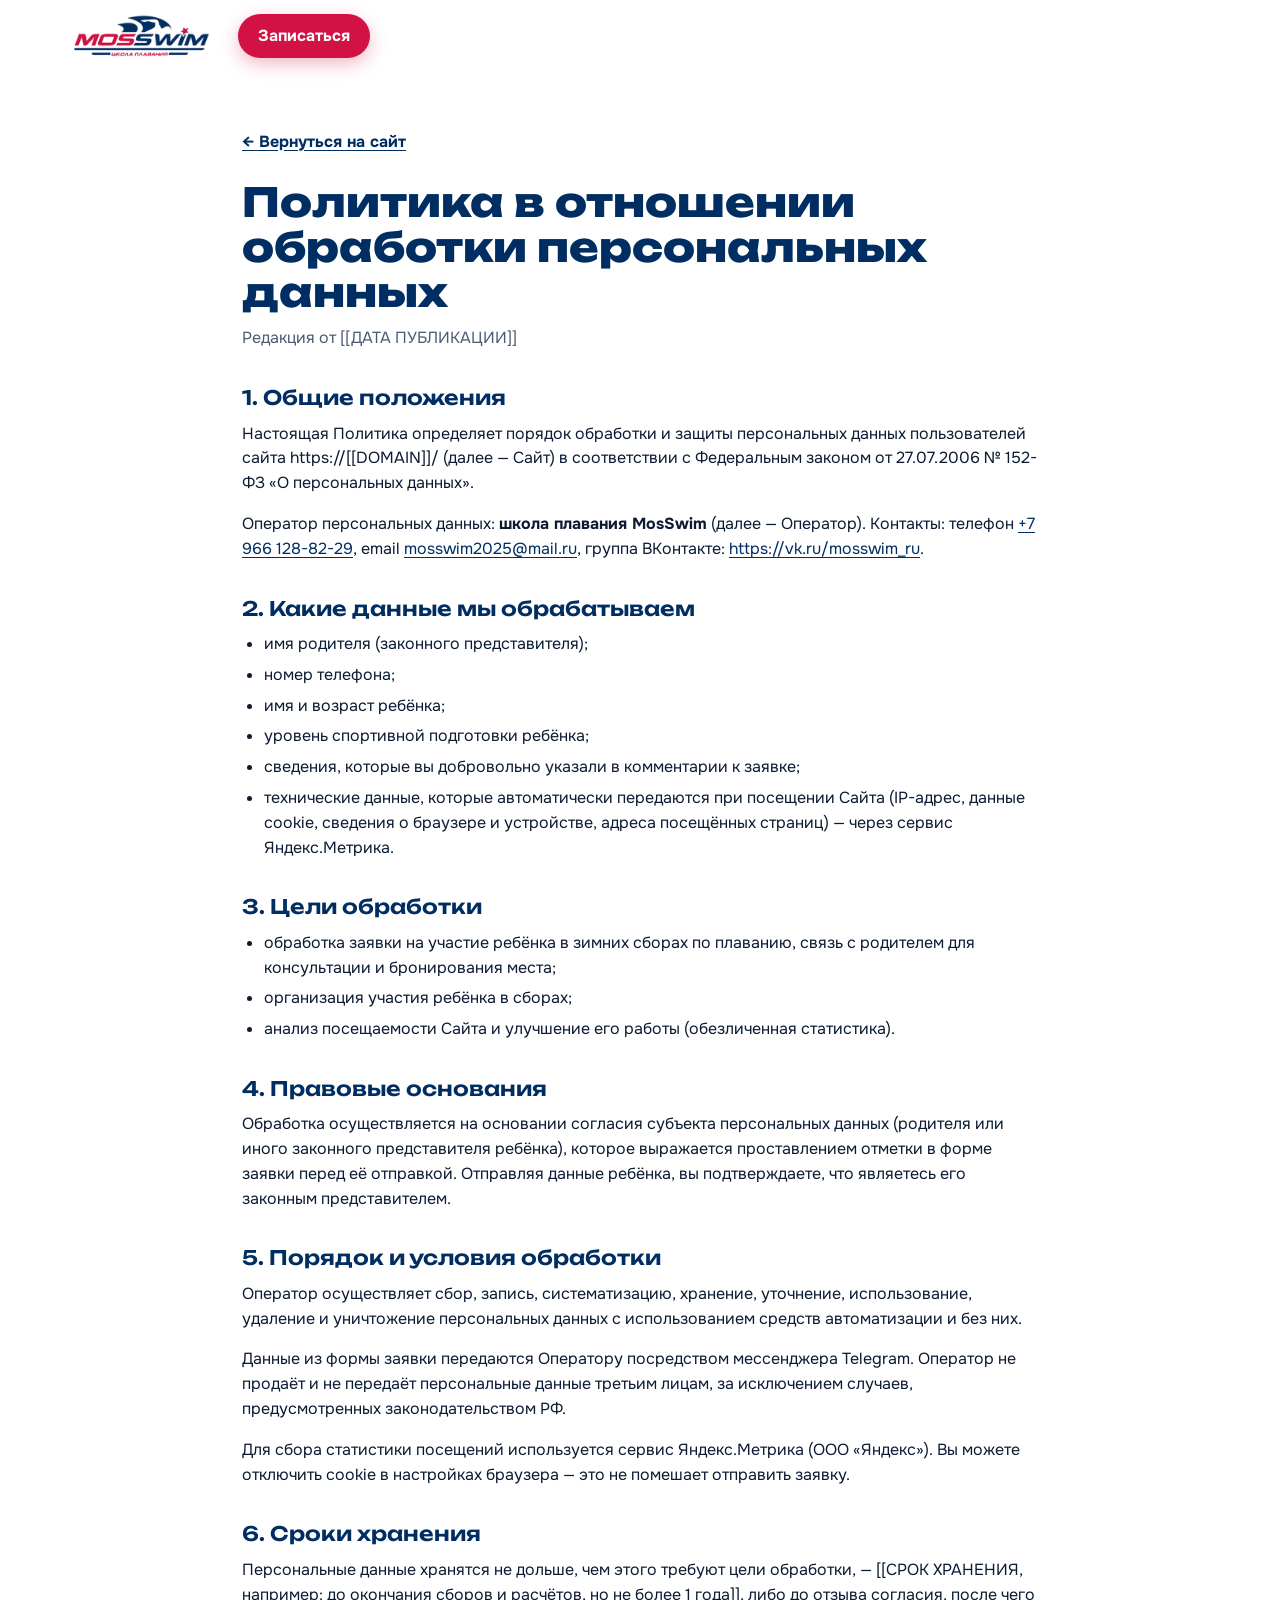
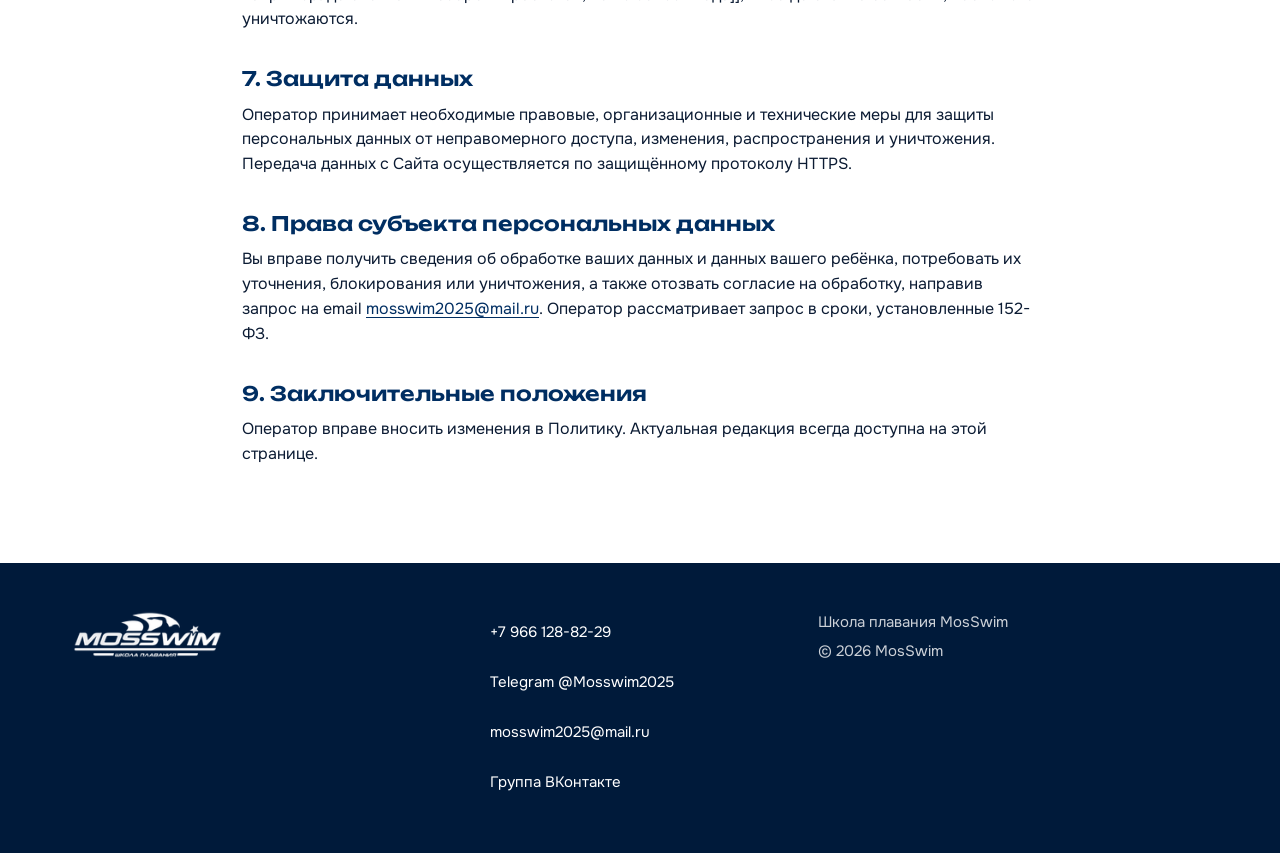
==== commit c04a2b86: "Контакты: почта, группа ВК; убраны упоминания ИП - убраны ИП, ИНН и ОГРНИП из подвала и политики; оп" ====
--- a/privacy.html
+++ b/privacy.html
@@ -12,7 +12,7 @@
   <link rel="preconnect" href="https://fonts.googleapis.com">
   <link rel="preconnect" href="https://fonts.gstatic.com" crossorigin>
   <link rel="stylesheet" href="https://fonts.googleapis.com/css2?family=Onest:wght@400;500;600;700&family=Unbounded:wght@600;800&display=swap">
-  <link rel="stylesheet" href="css/style.css?v=6">
+  <link rel="stylesheet" href="css/style.css?v=7">
   <style>
     .legal { padding: 48px 0 80px; }
     .legal h1 { font-family: var(--font-display); font-weight: 800; font-size: clamp(26px, 6vw, 40px); color: var(--navy); margin-bottom: 12px; }
@@ -45,7 +45,7 @@
 
     <h2>1. Общие положения</h2>
     <p>Настоящая Политика определяет порядок обработки и защиты персональных данных пользователей сайта https://[[DOMAIN]]/ (далее — Сайт) в соответствии с Федеральным законом от 27.07.2006 № 152-ФЗ «О персональных данных».</p>
-    <p>Оператор персональных данных: <b>индивидуальный предприниматель Кобзев Денис Викторович</b>, ИНН [[ИНН]], ОГРНИП [[ОГРНИП]], адрес: [[АДРЕС ДЛЯ КОРРЕСПОНДЕНЦИИ]] (далее — Оператор). Контакты: телефон +7 966 128-82-29, email [[EMAIL]].</p>
+    <p>Оператор персональных данных: <b>школа плавания MosSwim</b> (далее — Оператор). Контакты: телефон <a href="tel:+79661288229">+7 966 128-82-29</a>, email <a href="mailto:mosswim2025@mail.ru">mosswim2025@mail.ru</a>, группа ВКонтакте: <a href="https://vk.ru/mosswim_ru" target="_blank" rel="noopener">https://vk.ru/mosswim_ru</a>.</p>
 
     <h2>2. Какие данные мы обрабатываем</h2>
     <ul>
@@ -79,7 +79,7 @@
     <p>Оператор принимает необходимые правовые, организационные и технические меры для защиты персональных данных от неправомерного доступа, изменения, распространения и уничтожения. Передача данных с Сайта осуществляется по защищённому протоколу HTTPS.</p>
 
     <h2>8. Права субъекта персональных данных</h2>
-    <p>Вы вправе получить сведения об обработке ваших данных и данных вашего ребёнка, потребовать их уточнения, блокирования или уничтожения, а также отозвать согласие на обработку, направив запрос на email [[EMAIL]] или по адресу Оператора. Оператор рассматривает запрос в сроки, установленные 152-ФЗ.</p>
+    <p>Вы вправе получить сведения об обработке ваших данных и данных вашего ребёнка, потребовать их уточнения, блокирования или уничтожения, а также отозвать согласие на обработку, направив запрос на email <a href="mailto:mosswim2025@mail.ru">mosswim2025@mail.ru</a>. Оператор рассматривает запрос в сроки, установленные 152-ФЗ.</p>
 
     <h2>9. Заключительные положения</h2>
     <p>Оператор вправе вносить изменения в Политику. Актуальная редакция всегда доступна на этой странице.</p>
@@ -97,10 +97,11 @@
     <div class="footer__col">
       <a href="tel:+79661288229">+7 966 128-82-29</a>
       <a href="https://t.me/Mosswim2025" target="_blank" rel="noopener">Telegram @Mosswim2025</a>
+      <a href="mailto:mosswim2025@mail.ru">mosswim2025@mail.ru</a>
+      <a href="https://vk.ru/mosswim_ru" target="_blank" rel="noopener">Группа ВКонтакте</a>
     </div>
     <div class="footer__col footer__legal">
-      <span>ИП Кобзев Денис Викторович</span>
-      <span>ИНН [[ИНН]] · ОГРНИП [[ОГРНИП]]</span>
+      <span>Школа плавания MosSwim</span>
       <span>© 2026 MosSwim</span>
     </div>
   </div>
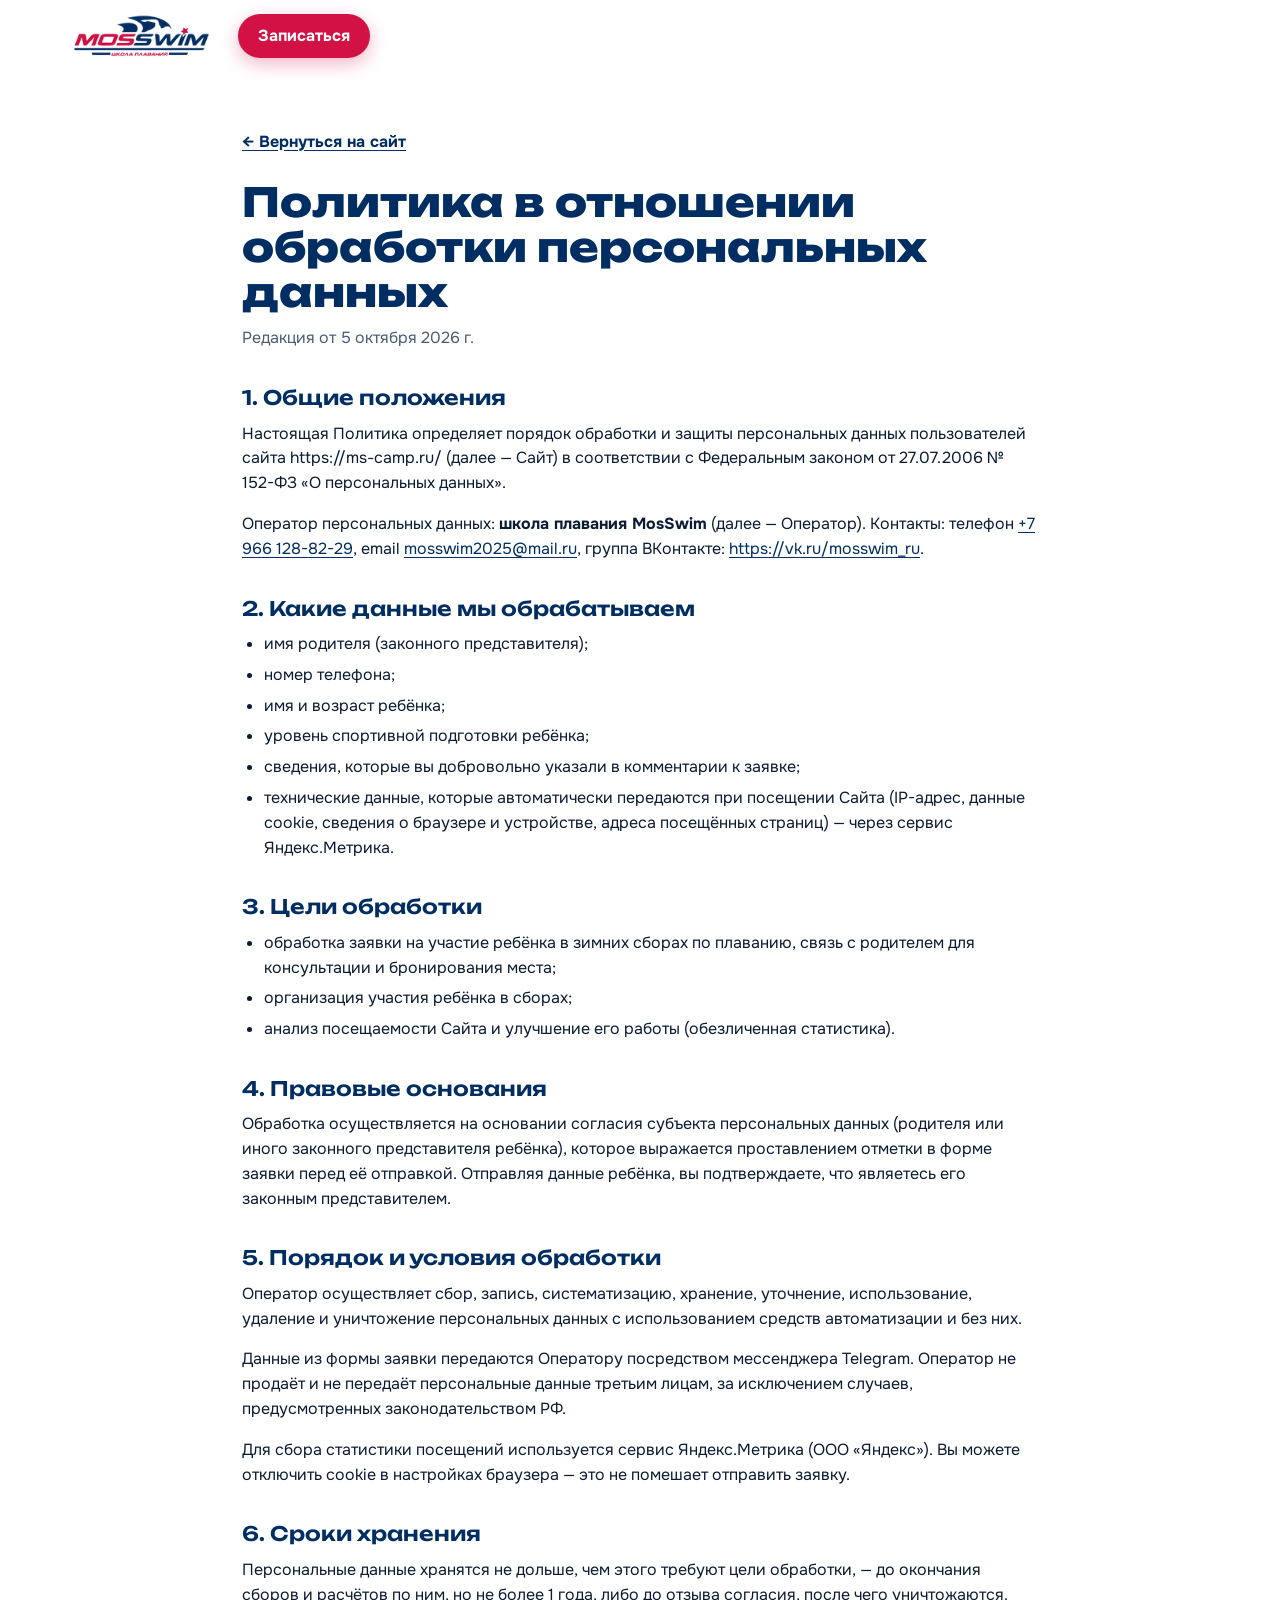
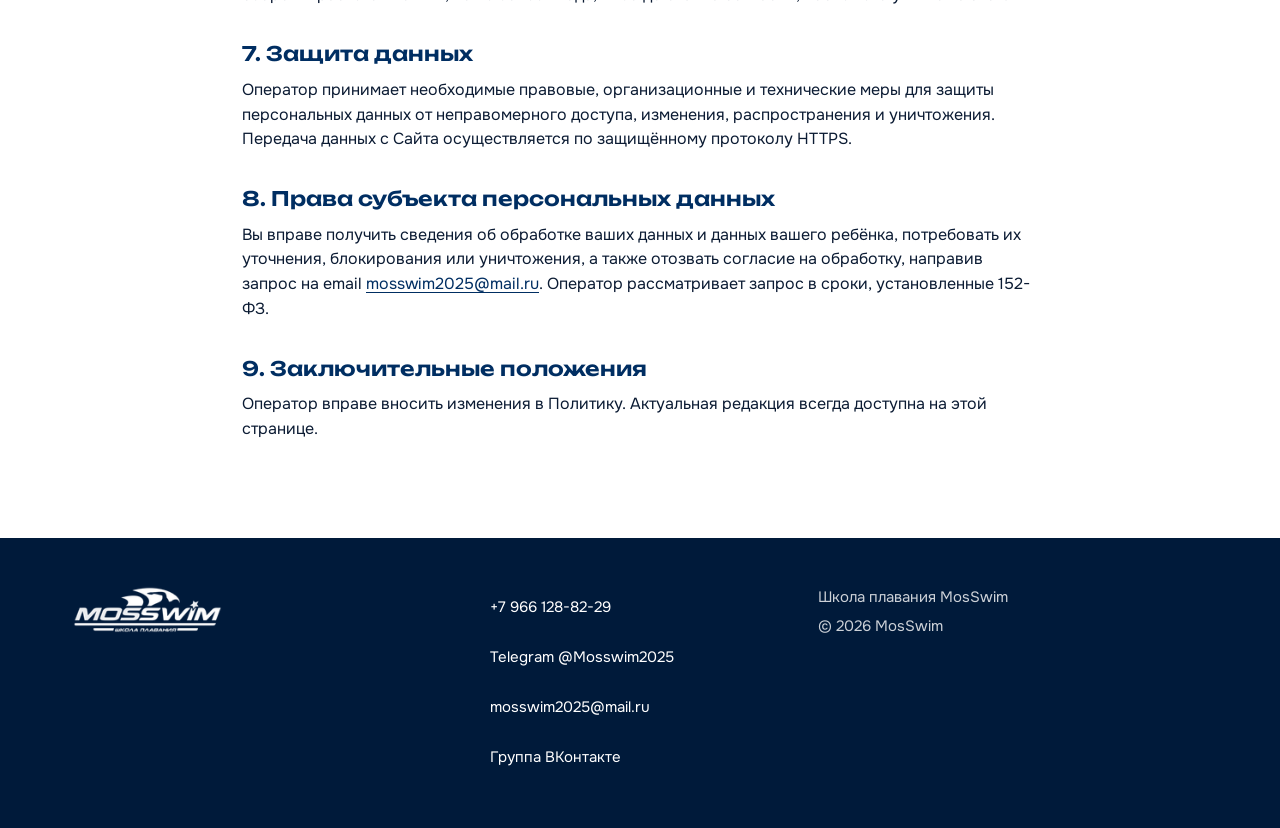
==== commit 0ef992c0: "Подготовка к публикации на ms-camp.ru - во всех ссылках и разметке домен ms-camp.ru вместо плейсхолд" ====
--- a/privacy.html
+++ b/privacy.html
@@ -41,10 +41,10 @@
   <div class="container container--narrow">
     <a class="back" href="index.html">← Вернуться на сайт</a>
     <h1>Политика в отношении обработки персональных данных</h1>
-    <p class="meta">Редакция от [[ДАТА ПУБЛИКАЦИИ]]</p>
+    <p class="meta">Редакция от 5 октября 2026 г.</p>
 
     <h2>1. Общие положения</h2>
-    <p>Настоящая Политика определяет порядок обработки и защиты персональных данных пользователей сайта https://[[DOMAIN]]/ (далее — Сайт) в соответствии с Федеральным законом от 27.07.2006 № 152-ФЗ «О персональных данных».</p>
+    <p>Настоящая Политика определяет порядок обработки и защиты персональных данных пользователей сайта https://ms-camp.ru/ (далее — Сайт) в соответствии с Федеральным законом от 27.07.2006 № 152-ФЗ «О персональных данных».</p>
     <p>Оператор персональных данных: <b>школа плавания MosSwim</b> (далее — Оператор). Контакты: телефон <a href="tel:+79661288229">+7 966 128-82-29</a>, email <a href="mailto:mosswim2025@mail.ru">mosswim2025@mail.ru</a>, группа ВКонтакте: <a href="https://vk.ru/mosswim_ru" target="_blank" rel="noopener">https://vk.ru/mosswim_ru</a>.</p>
 
     <h2>2. Какие данные мы обрабатываем</h2>
@@ -73,7 +73,7 @@
     <p>Для сбора статистики посещений используется сервис Яндекс.Метрика (ООО «Яндекс»). Вы можете отключить cookie в настройках браузера — это не помешает отправить заявку.</p>
 
     <h2>6. Сроки хранения</h2>
-    <p>Персональные данные хранятся не дольше, чем этого требуют цели обработки, — [[СРОК ХРАНЕНИЯ, например: до окончания сборов и расчётов, но не более 1 года]], либо до отзыва согласия, после чего уничтожаются.</p>
+    <p>Персональные данные хранятся не дольше, чем этого требуют цели обработки, — до окончания сборов и расчётов по ним, но не более 1 года, либо до отзыва согласия, после чего уничтожаются.</p>
 
     <h2>7. Защита данных</h2>
     <p>Оператор принимает необходимые правовые, организационные и технические меры для защиты персональных данных от неправомерного доступа, изменения, распространения и уничтожения. Передача данных с Сайта осуществляется по защищённому протоколу HTTPS.</p>
--- a/css/style.css
+++ b/css/style.css
@@ -16,7 +16,6 @@
   --white: #fff;
 
   --c-swim: #1E88E5;
-  --c-ski: #6BC4E8;
   --c-flex: #F2A93B;
   --c-meal: #3DBE8B;
   --c-rest: #8FA3BD;
@@ -234,6 +233,12 @@
 .coach__photo { aspect-ratio: 3 / 4; background: var(--ice); overflow: hidden; }
 .coach__photo img { width: 100%; height: 100%; object-fit: cover; object-position: center 25%; transition: transform .6s var(--ease); }
 .coach:hover .coach__photo img { transform: scale(1.03); }
+.coach__photo--empty {
+  aspect-ratio: 3 / 4; display: grid; align-content: center; justify-items: center; gap: 6px;
+  background: linear-gradient(160deg, var(--ice) 0%, var(--ice-2) 100%); color: var(--navy);
+}
+.coach__photo--empty span { font-family: var(--font-display); font-weight: 800; font-size: 44px; letter-spacing: .02em; }
+.coach__photo--empty small { font-size: 13px; font-weight: 600; color: var(--muted); }
 .coach__body { padding: 22px; }
 .coach__role { display: inline-block; font-size: 13px; font-weight: 700; letter-spacing: .04em; text-transform: uppercase; color: var(--red); margin-bottom: 8px; }
 .coach__name { font-family: var(--font-display); font-weight: 600; font-size: 21px; color: var(--navy); margin-bottom: 8px; }
@@ -283,8 +288,7 @@
 .tl span { font-weight: 600; }
 .tl em { display: block; font-style: normal; font-weight: 400; font-size: 15px; color: var(--muted); }
 .tl--swim::before { border-color: var(--c-swim); background: var(--c-swim); }
-.tl--ski::before { border-color: var(--c-ski); background: var(--c-ski); }
-.tl--flex::before { border-color: var(--c-flex); background: var(--c-flex); }
+.tl--flex::before, .tl--gym::before { border-color: var(--c-flex); background: var(--c-flex); }
 .tl--meal::before { border-color: var(--c-meal); }
 .tl--rest::before { border-color: var(--c-rest); }
 .tl--swim { background: linear-gradient(90deg, rgba(30, 136, 229, .10), transparent 80%); border-radius: 10px; }
@@ -293,7 +297,6 @@
 .legend li { display: inline-flex; align-items: center; gap: 8px; }
 .legend li::before { content: ""; width: 12px; height: 12px; border-radius: 50%; }
 .legend__swim::before { background: var(--c-swim); }
-.legend__ski::before { background: var(--c-ski); }
 .legend__flex::before { background: var(--c-flex); }
 .legend__meal::before { border: 3px solid var(--c-meal); }
 .legend__rest::before { border: 3px solid var(--c-rest); }
@@ -406,10 +409,10 @@
 .field__error:empty { margin: 0; }
 
 .choices { display: grid; gap: 8px; }
-.choice { position: relative; display: block; }
+.choice { position: relative; display: block; height: 100%; }
 .choice input { position: absolute; opacity: 0; width: 1px; height: 1px; }
 .choice span {
-  display: flex; align-items: center; min-height: 48px; padding: 10px 14px 10px 44px;
+  display: flex; align-items: center; height: 100%; min-height: 48px; padding: 10px 14px 10px 44px;
   background: var(--ice); border: 2px solid transparent; border-radius: var(--radius-sm);
   font-weight: 600; cursor: pointer; position: relative; transition: border-color .2s, background-color .2s;
 }
@@ -572,6 +575,7 @@
   .coach--lead .coach__body { padding: 48px; }
   .coaches .coach:not(.coach--lead) { flex-direction: row; }
   .coaches .coach:not(.coach--lead) .coach__photo { flex: 0 0 44%; aspect-ratio: auto; }
+  .coaches .coach:not(.coach--lead) .coach__photo--empty { align-content: center; }
   .coaches .coach:not(.coach--lead) .coach__body { align-self: center; }
 
   .why { grid-template-columns: repeat(4, 1fr); }
@@ -661,22 +665,6 @@
 @keyframes swimSplash { from { opacity: 1; transform: translateX(0); } to { opacity: 0; transform: translateX(-6px); } }
 @media (min-width: 1024px) { .days__tabs { padding-bottom: 58px; } }
 
-/* ---------- «О сборах»: лыжня прорисовывается на фоне ---------- */
-#about { position: relative; overflow: clip; }
-#about > .container { position: relative; z-index: 1; }
-.ski-track { position: absolute; left: 0; top: 40px; width: 100%; height: 260px; pointer-events: none; }
-.ski-track path {
-  fill: none; stroke: #A9C2DD; stroke-width: 3.5; stroke-linecap: round; stroke-dasharray: 1600; stroke-dashoffset: 1600;
-  vector-effect: non-scaling-stroke;
-}
-/* следы от палок — точки вдоль лыжни, проявляются после неё */
-.ski-track .ski-track__poles { stroke-width: 4; stroke-dasharray: 1 38; stroke-dashoffset: 0; opacity: 0; transition: opacity 1.2s 2.4s; }
-.js .ski-track.is-visible .ski-track__poles { animation: none; opacity: .9; }
-html:not(.js) .ski-track__poles { opacity: .9; }
-.js .ski-track.is-visible path { animation: skiDraw 3.2s cubic-bezier(.4, 0, .2, 1) forwards; }
-.js .ski-track.is-visible path + path { animation-delay: .15s; }
-html:not(.js) .ski-track path { stroke-dashoffset: 0; }
-@keyframes skiDraw { to { stroke-dashoffset: 0; } }
 
 /* ---------- Стоимость: волна по низу карточки ---------- */
 .price__card > * { position: relative; z-index: 1; }
@@ -719,7 +707,5 @@
   .lane, .lane::before, .hero__bg img, .btn--shine::after, .swimmer__arm, .swimmer__leg, .swimmer__water, .swimmer__splash,
   .price__wave::before, .price__wave::after { animation: none !important; }
   .bubbles, .hero__snow { display: none; }
-  .ski-track path { stroke-dashoffset: 0; animation: none !important; }
-  .ski-track .ski-track__poles { opacity: .9; transition: none; }
   .days__swimmer { transition: none; }
 }
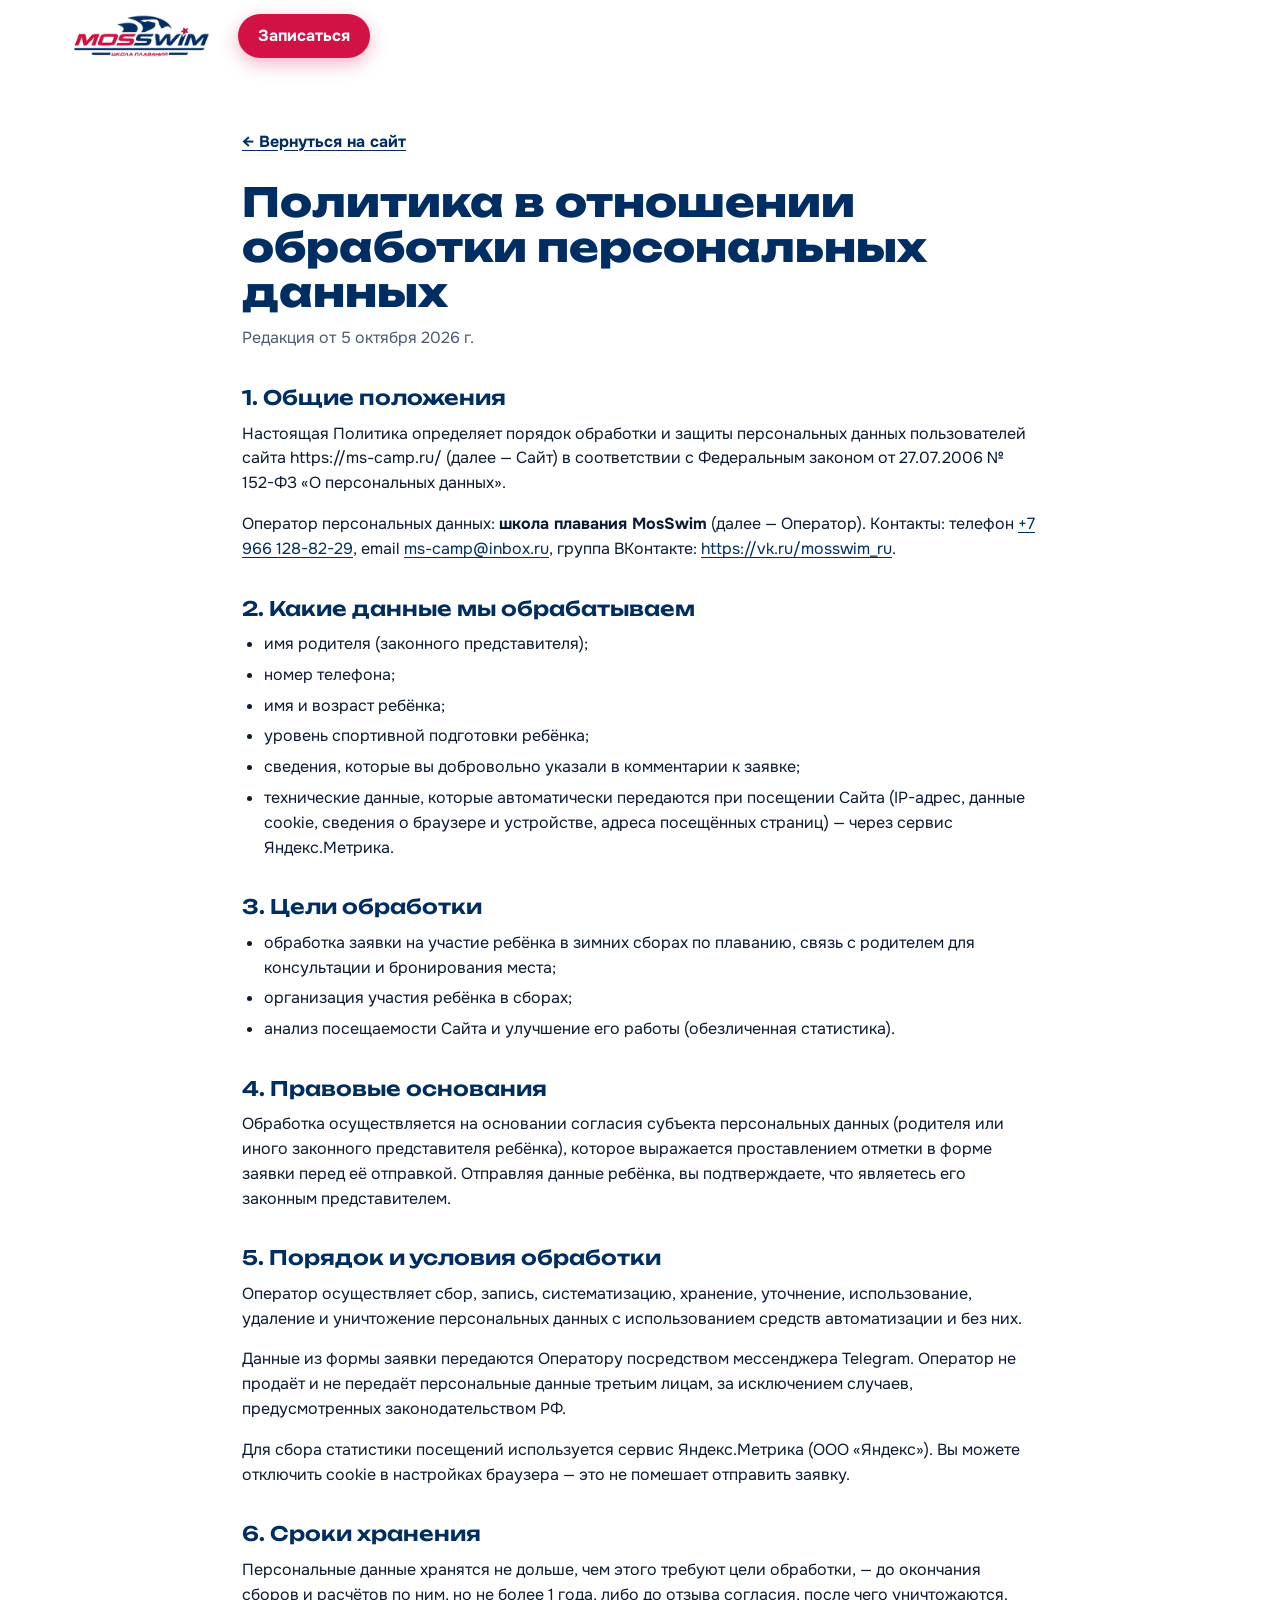
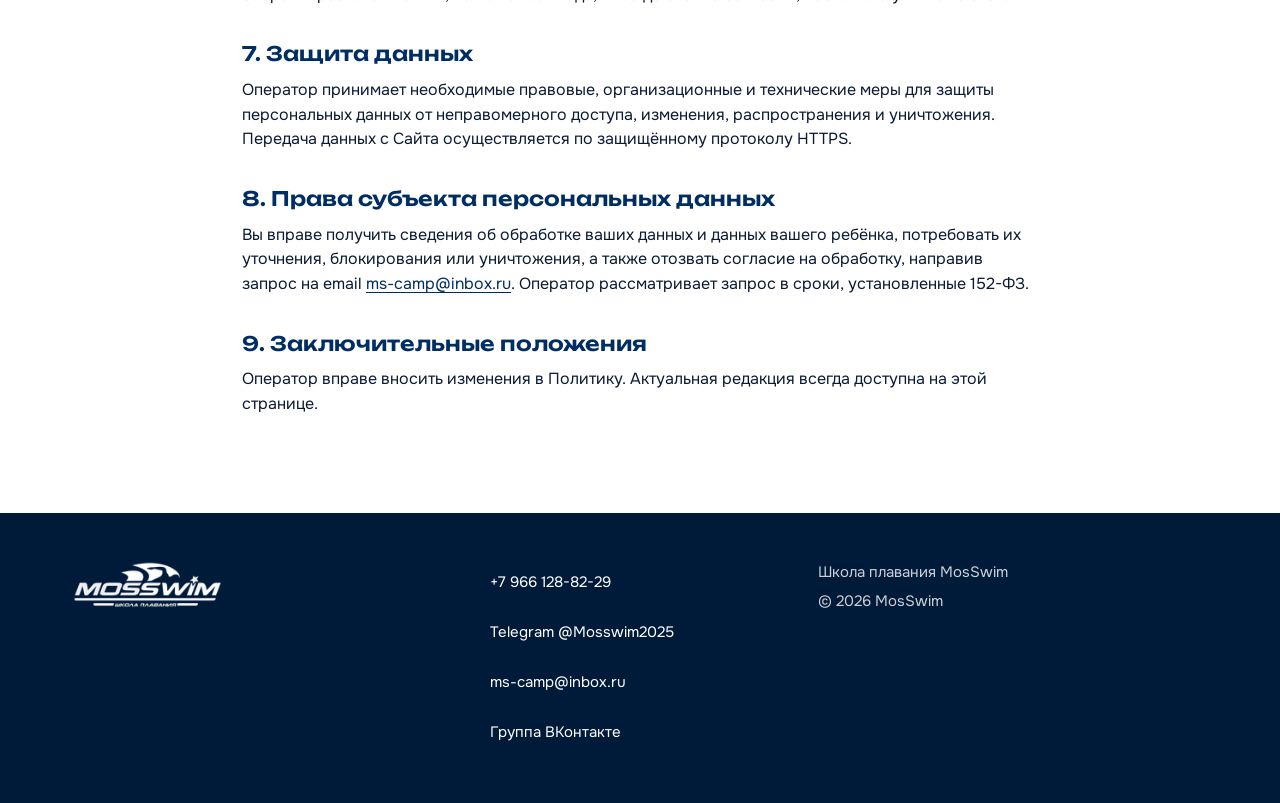
==== commit 15198d1f: "Почта изменена на ms-camp@inbox.ru Co-Authored-By: Claude Opus 5 <noreply@anthropic.com>" ====
--- a/privacy.html
+++ b/privacy.html
@@ -45,7 +45,7 @@
 
     <h2>1. Общие положения</h2>
     <p>Настоящая Политика определяет порядок обработки и защиты персональных данных пользователей сайта https://ms-camp.ru/ (далее — Сайт) в соответствии с Федеральным законом от 27.07.2006 № 152-ФЗ «О персональных данных».</p>
-    <p>Оператор персональных данных: <b>школа плавания MosSwim</b> (далее — Оператор). Контакты: телефон <a href="tel:+79661288229">+7 966 128-82-29</a>, email <a href="mailto:mosswim2025@mail.ru">mosswim2025@mail.ru</a>, группа ВКонтакте: <a href="https://vk.ru/mosswim_ru" target="_blank" rel="noopener">https://vk.ru/mosswim_ru</a>.</p>
+    <p>Оператор персональных данных: <b>школа плавания MosSwim</b> (далее — Оператор). Контакты: телефон <a href="tel:+79661288229">+7 966 128-82-29</a>, email <a href="mailto:ms-camp@inbox.ru">ms-camp@inbox.ru</a>, группа ВКонтакте: <a href="https://vk.ru/mosswim_ru" target="_blank" rel="noopener">https://vk.ru/mosswim_ru</a>.</p>
 
     <h2>2. Какие данные мы обрабатываем</h2>
     <ul>
@@ -79,7 +79,7 @@
     <p>Оператор принимает необходимые правовые, организационные и технические меры для защиты персональных данных от неправомерного доступа, изменения, распространения и уничтожения. Передача данных с Сайта осуществляется по защищённому протоколу HTTPS.</p>
 
     <h2>8. Права субъекта персональных данных</h2>
-    <p>Вы вправе получить сведения об обработке ваших данных и данных вашего ребёнка, потребовать их уточнения, блокирования или уничтожения, а также отозвать согласие на обработку, направив запрос на email <a href="mailto:mosswim2025@mail.ru">mosswim2025@mail.ru</a>. Оператор рассматривает запрос в сроки, установленные 152-ФЗ.</p>
+    <p>Вы вправе получить сведения об обработке ваших данных и данных вашего ребёнка, потребовать их уточнения, блокирования или уничтожения, а также отозвать согласие на обработку, направив запрос на email <a href="mailto:ms-camp@inbox.ru">ms-camp@inbox.ru</a>. Оператор рассматривает запрос в сроки, установленные 152-ФЗ.</p>
 
     <h2>9. Заключительные положения</h2>
     <p>Оператор вправе вносить изменения в Политику. Актуальная редакция всегда доступна на этой странице.</p>
@@ -97,7 +97,7 @@
     <div class="footer__col">
       <a href="tel:+79661288229">+7 966 128-82-29</a>
       <a href="https://t.me/Mosswim2025" target="_blank" rel="noopener">Telegram @Mosswim2025</a>
-      <a href="mailto:mosswim2025@mail.ru">mosswim2025@mail.ru</a>
+      <a href="mailto:ms-camp@inbox.ru">ms-camp@inbox.ru</a>
       <a href="https://vk.ru/mosswim_ru" target="_blank" rel="noopener">Группа ВКонтакте</a>
     </div>
     <div class="footer__col footer__legal">
